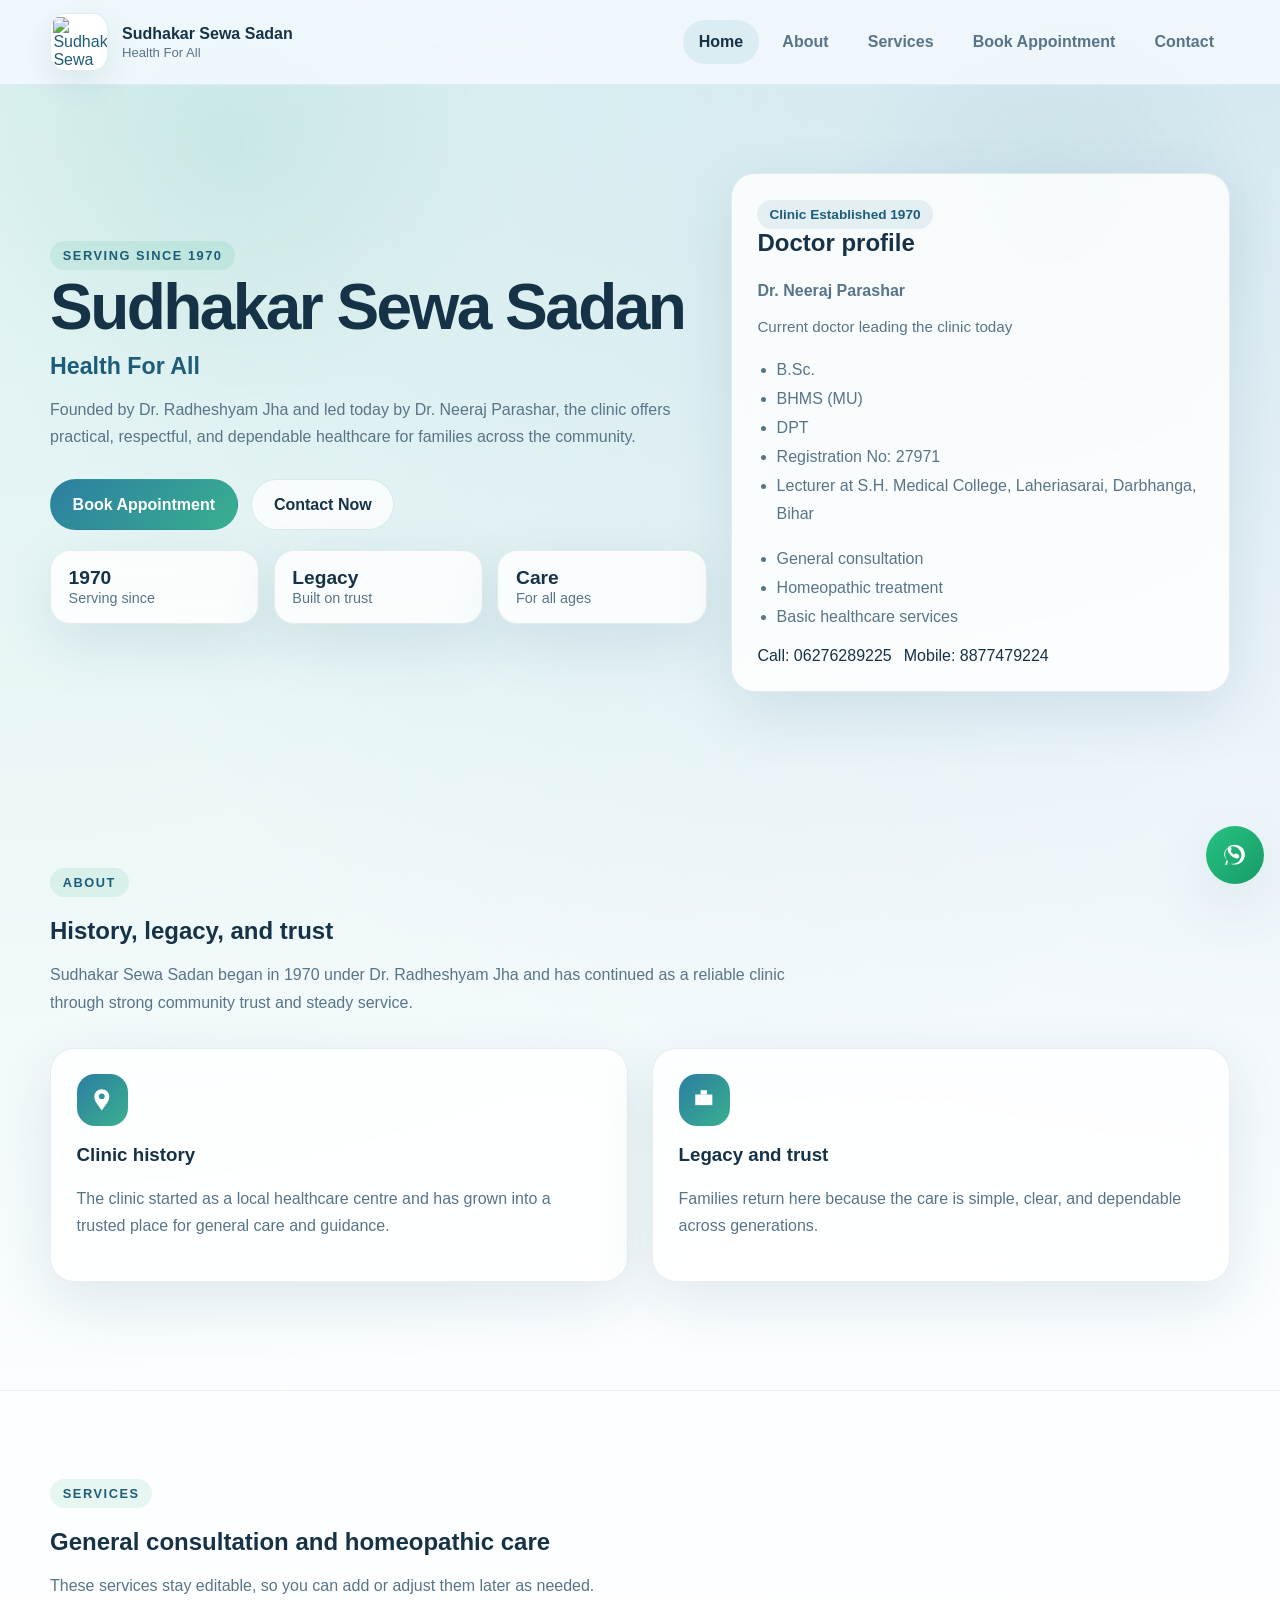
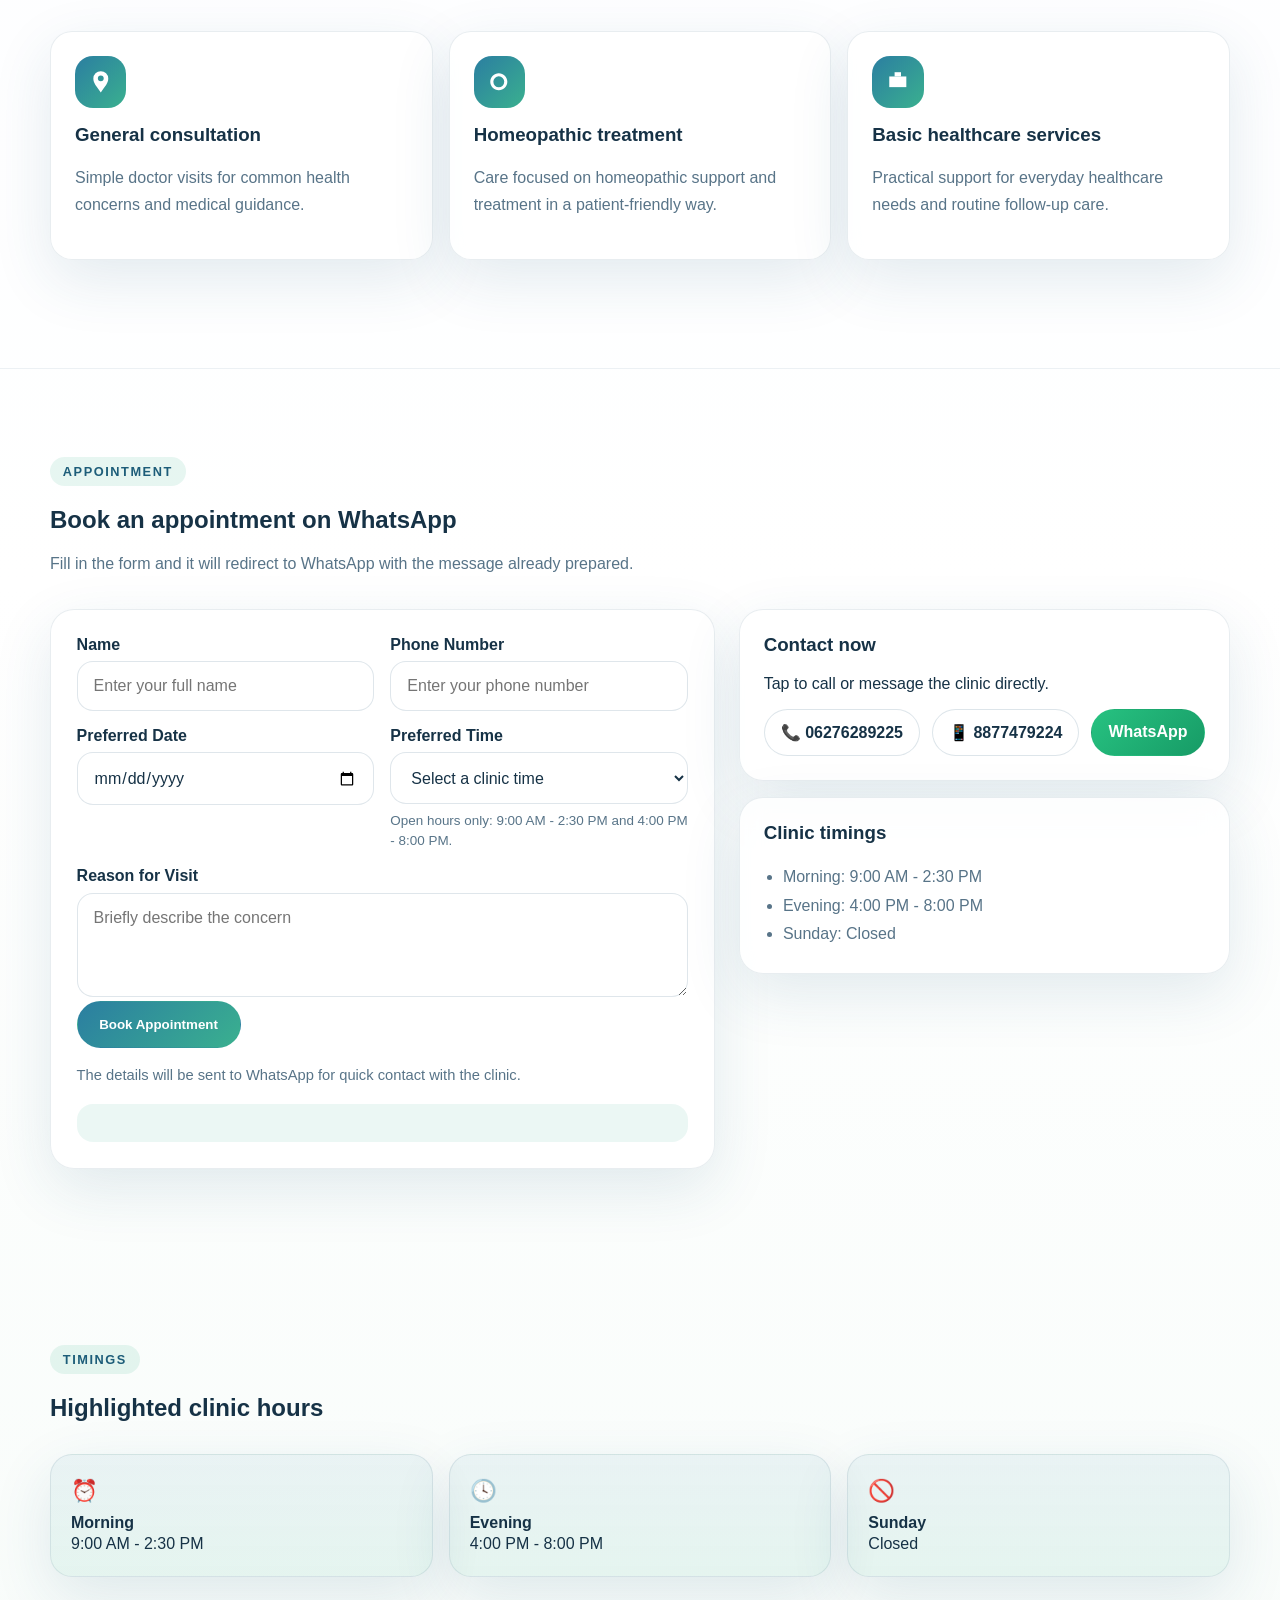
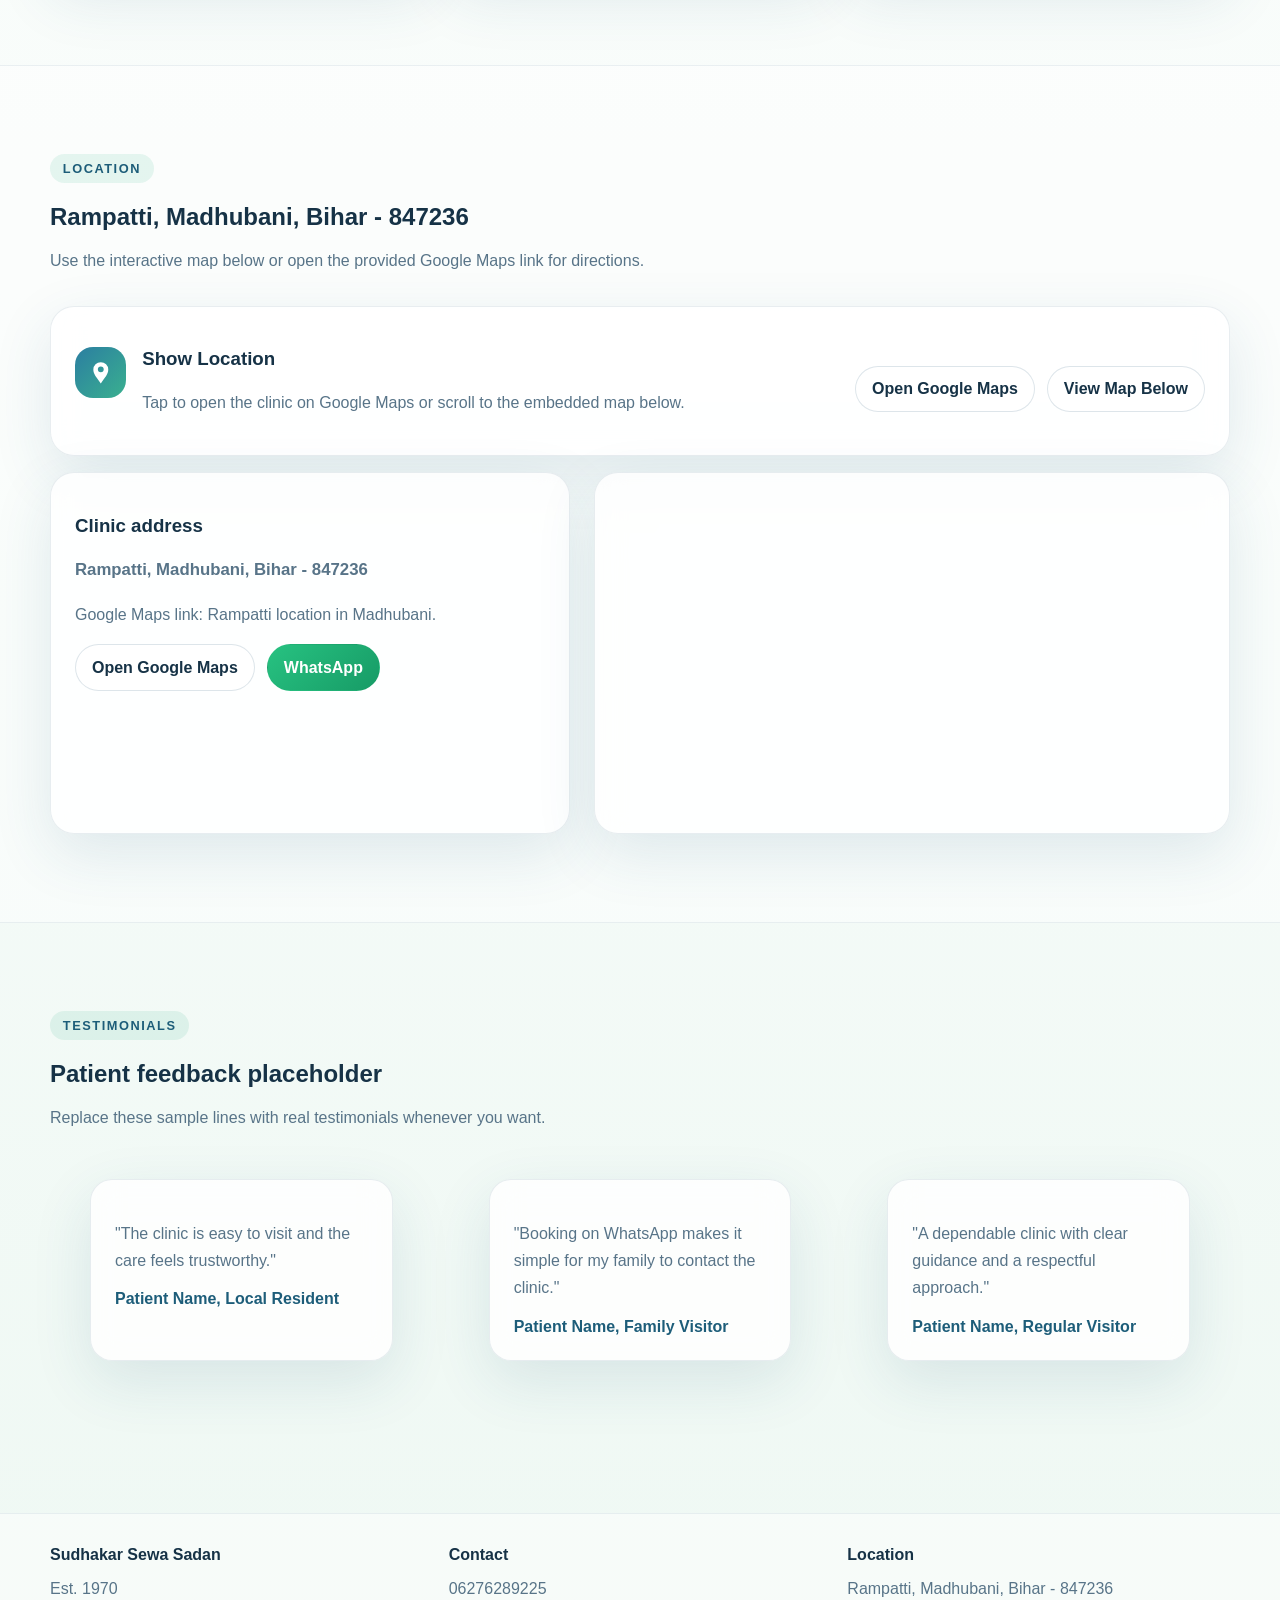
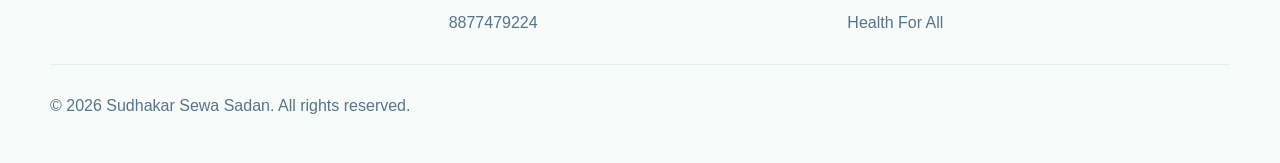
==== index.html @ 7cb5dd84 "Initial clinic website" ====
<!DOCTYPE html>
<html lang="en">
<head>
  <meta charset="UTF-8" />
  <meta name="viewport" content="width=device-width, initial-scale=1.0" />
  <title>Sudhakar Sewa Sadan | Health For All</title>
  <meta name="description" content="Sudhakar Sewa Sadan is a trusted healthcare clinic founded by Dr. Radheshyam Jha and led today by Dr. Neeraj Parashar." />
  <link rel="stylesheet" href="styles.css" />
</head>
<body>
  <div class="page-bg"></div>

  <header class="site-header">
    <div class="container nav-wrap">
      <a class="brand" href="index.html" aria-label="Sudhakar Sewa Sadan home">
        <img class="brand-mark" src="logo.png" alt="Sudhakar Sewa Sadan logo" />
        <span>
          <strong>Sudhakar Sewa Sadan</strong>
          <small>Health For All</small>
        </span>
      </a>

      <button class="nav-toggle" aria-label="Toggle navigation" aria-expanded="false" aria-controls="site-nav">
        <span></span>
        <span></span>
        <span></span>
      </button>

      <nav id="site-nav" class="site-nav">
        <a href="index.html" class="active">Home</a>
        <a href="about.html">About</a>
        <a href="services.html">Services</a>
        <a href="#book-appointment">Book Appointment</a>
        <a href="contact.html">Contact</a>
      </nav>
    </div>
  </header>

  <main>
    <section class="hero section">
      <div class="container hero-grid">
        <div class="hero-copy reveal">
          <span class="eyebrow">Serving Since 1970</span>
          <h1>Sudhakar Sewa Sadan</h1>
          <p class="tagline">Health For All</p>
          <p class="lead">
            Founded by Dr. Radheshyam Jha and led today by Dr. Neeraj Parashar, the clinic
            offers practical, respectful, and dependable healthcare for families across the community.
          </p>
          <div class="hero-actions">
            <a class="btn btn-primary" href="#book-appointment">Book Appointment</a>
            <a class="btn btn-secondary" href="contact.html">Contact Now</a>
          </div>
          <div class="hero-stats">
            <div class="stat-card">
              <strong>1970</strong>
              <span>Serving since</span>
            </div>
            <div class="stat-card">
              <strong>Legacy</strong>
              <span>Built on trust</span>
            </div>
            <div class="stat-card">
              <strong>Care</strong>
              <span>For all ages</span>
            </div>
          </div>
        </div>

        <div class="hero-panel reveal">
          <div class="clinic-card glass-card">
            <div class="clinic-badge">Clinic Established 1970</div>
            <h2>Doctor profile</h2>
            <p><strong>Dr. Neeraj Parashar</strong></p>
            <p class="doctor-note">Current doctor leading the clinic today</p>
            <ul class="info-list">
              <li>B.Sc.</li>
              <li>BHMS (MU)</li>
              <li>DPT</li>
              <li>Registration No: 27971</li>
              <li>Lecturer at S.H. Medical College, Laheriasarai, Darbhanga, Bihar</li>
            </ul>
            <ul class="check-list">
              <li>General consultation</li>
              <li>Homeopathic treatment</li>
              <li>Basic healthcare services</li>
            </ul>
            <div class="mini-contact">
              <a href="tel:06276289225">Call: 06276289225</a>
              <a href="tel:8877479224">Mobile: 8877479224</a>
            </div>
          </div>
        </div>
      </div>
    </section>

    <section class="section">
      <div class="container">
        <div class="section-heading reveal">
          <span class="eyebrow">About</span>
          <h2>History, legacy, and trust</h2>
          <p>
            Sudhakar Sewa Sadan began in 1970 under Dr. Radheshyam Jha and has continued as a
            reliable clinic through strong community trust and steady service.
          </p>
        </div>

        <div class="about-grid">
          <article class="glass-card reveal">
            <div class="icon-circle" aria-hidden="true">
              <svg viewBox="0 0 24 24"><path d="M12 2a7 7 0 0 0-7 7c0 4.2 3 7.5 7 13 4-5.5 7-8.8 7-13a7 7 0 0 0-7-7Zm0 9.5A2.5 2.5 0 1 1 12 6a2.5 2.5 0 0 1 0 5.5Z"/></svg>
            </div>
            <h3>Clinic history</h3>
            <p>The clinic started as a local healthcare centre and has grown into a trusted place for general care and guidance.</p>
          </article>

          <article class="glass-card reveal">
            <div class="icon-circle" aria-hidden="true">
              <svg viewBox="0 0 24 24"><path d="M4 7h16v10H4z"/><path d="M9 3h6v4H9z"/><path d="M8 12h8v2H8z" fill="currentColor"/></svg>
            </div>
            <h3>Legacy and trust</h3>
            <p>Families return here because the care is simple, clear, and dependable across generations.</p>
          </article>
        </div>
      </div>
    </section>

    <section id="location" class="section section-alt">
      <div class="container">
        <div class="section-heading reveal">
          <span class="eyebrow">Services</span>
          <h2>General consultation and homeopathic care</h2>
          <p>These services stay editable, so you can add or adjust them later as needed.</p>
        </div>

        <div class="service-grid">
          <article class="feature-card reveal">
            <div class="icon-circle" aria-hidden="true">
              <svg viewBox="0 0 24 24"><path d="M12 2a7 7 0 0 0-7 7c0 4.2 3 7.5 7 13 4-5.5 7-8.8 7-13a7 7 0 0 0-7-7Zm0 9.5A2.5 2.5 0 1 1 12 6a2.5 2.5 0 0 1 0 5.5Z"/></svg>
            </div>
            <h3>General consultation</h3>
            <p>Simple doctor visits for common health concerns and medical guidance.</p>
          </article>

          <article class="feature-card reveal">
            <div class="icon-circle" aria-hidden="true">
              <svg viewBox="0 0 24 24"><path d="M4 12c0-4.4 3.6-8 8-8s8 3.6 8 8-3.6 8-8 8-8-3.6-8-8Zm8-5.1A5.1 5.1 0 1 0 17.1 12 5.1 5.1 0 0 0 12 6.9Z"/></svg>
            </div>
            <h3>Homeopathic treatment</h3>
            <p>Care focused on homeopathic support and treatment in a patient-friendly way.</p>
          </article>

          <article class="feature-card reveal">
            <div class="icon-circle" aria-hidden="true">
              <svg viewBox="0 0 24 24"><path d="M4 7h16v10H4z"/><path d="M9 3h6v4H9z"/><path d="M8 12h8v2H8z" fill="currentColor"/></svg>
            </div>
            <h3>Basic healthcare services</h3>
            <p>Practical support for everyday healthcare needs and routine follow-up care.</p>
          </article>
        </div>
      </div>
    </section>

    <section id="book-appointment" class="section">
      <div class="container">
        <div class="section-heading reveal">
          <span class="eyebrow">Appointment</span>
          <h2>Book an appointment on WhatsApp</h2>
          <p>Fill in the form and it will redirect to WhatsApp with the message already prepared.</p>
        </div>

        <div class="booking-layout">
          <form class="booking-form glass-card reveal" id="appointment-form">
            <div class="form-grid">
              <label>
                <span>Name</span>
                <input type="text" name="name" placeholder="Enter your full name" required />
              </label>
              <label>
                <span>Phone Number</span>
                <input type="tel" name="phone" placeholder="Enter your phone number" required />
              </label>
              <label>
                <span>Preferred Date</span>
                <input type="date" name="date" required />
              </label>
              <label>
                <span>Preferred Time</span>
                <select name="time" id="preferred-time" required>
                  <option value="">Select a clinic time</option>
                </select>
                <small class="field-note">Open hours only: 9:00 AM - 2:30 PM and 4:00 PM - 8:00 PM.</small>
              </label>
              <label class="full-width">
                <span>Reason for Visit</span>
                <textarea name="reason" rows="4" placeholder="Briefly describe the concern" required></textarea>
              </label>
            </div>
            <button class="btn btn-primary" type="submit">Book Appointment</button>
            <p class="form-note">The details will be sent to WhatsApp for quick contact with the clinic.</p>
            <div id="booking-message" class="booking-message" role="status" aria-live="polite"></div>
          </form>

          <aside class="info-panel reveal">
            <div class="info-card">
              <h3>Contact now</h3>
              <p>Tap to call or message the clinic directly.</p>
              <div class="stack-links">
                <a class="contact-link" href="tel:06276289225">📞 06276289225</a>
                <a class="contact-link" href="tel:8877479224">📱 8877479224</a>
                <a class="contact-link whatsapp" href="https://wa.me/918877479224?text=Hello%20Doctor,%20I%20want%20to%20book%20an%20appointment." target="_blank" rel="noopener">WhatsApp</a>
              </div>
            </div>

            <div class="info-card">
              <h3>Clinic timings</h3>
              <ul class="info-list">
                <li>Morning: 9:00 AM - 2:30 PM</li>
                <li>Evening: 4:00 PM - 8:00 PM</li>
                <li>Sunday: Closed</li>
              </ul>
            </div>
          </aside>
        </div>
      </div>
    </section>

    <section class="section">
      <div class="container">
        <div class="section-heading reveal">
          <span class="eyebrow">Timings</span>
          <h2>Highlighted clinic hours</h2>
        </div>
        <div class="timings-grid">
          <div class="timings-card reveal">
            <span class="timing-icon" aria-hidden="true">⏰</span>
            <strong>Morning</strong>
            <p>9:00 AM - 2:30 PM</p>
          </div>
          <div class="timings-card reveal">
            <span class="timing-icon" aria-hidden="true">🕓</span>
            <strong>Evening</strong>
            <p>4:00 PM - 8:00 PM</p>
          </div>
          <div class="timings-card reveal">
            <span class="timing-icon" aria-hidden="true">🚫</span>
            <strong>Sunday</strong>
            <p>Closed</p>
          </div>
        </div>
      </div>
    </section>

    <section class="section section-alt">
      <div class="container">
        <div class="section-heading reveal">
          <span class="eyebrow">Location</span>
          <h2>Rampatti, Madhubani, Bihar - 847236</h2>
          <p>Use the interactive map below or open the provided Google Maps link for directions.</p>
        </div>

        <div class="location-callout glass-card reveal">
          <div class="location-callout-copy">
            <div class="icon-circle" aria-hidden="true">
              <svg viewBox="0 0 24 24"><path d="M12 2a7 7 0 0 0-7 7c0 4.2 3 7.5 7 13 4-5.5 7-8.8 7-13a7 7 0 0 0-7-7Zm0 9.5A2.5 2.5 0 1 1 12 6a2.5 2.5 0 0 1 0 5.5Z"/></svg>
            </div>
            <div>
              <h3>Show Location</h3>
              <p>Tap to open the clinic on Google Maps or scroll to the embedded map below.</p>
            </div>
          </div>
          <div class="stack-links">
            <a class="contact-link" href="https://maps.app.goo.gl/ukbPTL5K32iauRz37" target="_blank" rel="noopener">Open Google Maps</a>
            <a class="contact-link" href="#clinic-map">View Map Below</a>
          </div>
        </div>

        <div class="location-grid">
          <div class="location-card glass-card reveal">
            <h3>Clinic address</h3>
            <p class="address">Rampatti, Madhubani, Bihar - 847236</p>
            <p>Google Maps link: Rampatti location in Madhubani.</p>
            <div class="stack-links">
              <a class="contact-link" href="https://maps.app.goo.gl/ukbPTL5K32iauRz37" target="_blank" rel="noopener">Open Google Maps</a>
              <a class="contact-link whatsapp" href="https://wa.me/918877479224?text=Hello%20Doctor,%20I%20want%20to%20book%20an%20appointment." target="_blank" rel="noopener">WhatsApp</a>
            </div>
          </div>

          <div id="clinic-map" class="map-card reveal">
            <iframe
              title="Sudhakar Sewa Sadan location map"
              src="https://www.google.com/maps?q=Rampatti%2C%20Madhubani%2C%20Bihar%20847236&output=embed"
              loading="lazy"
              referrerpolicy="no-referrer-when-downgrade"></iframe>
          </div>
        </div>
      </div>
    </section>

    <section class="section">
      <div class="container">
        <div class="section-heading reveal">
          <span class="eyebrow">Testimonials</span>
          <h2>Patient feedback placeholder</h2>
          <p>Replace these sample lines with real testimonials whenever you want.</p>
        </div>

        <div class="testimonial-grid">
          <blockquote class="testimonial-card reveal">
            <p>"The clinic is easy to visit and the care feels trustworthy."</p>
            <footer>Patient Name, Local Resident</footer>
          </blockquote>
          <blockquote class="testimonial-card reveal">
            <p>"Booking on WhatsApp makes it simple for my family to contact the clinic."</p>
            <footer>Patient Name, Family Visitor</footer>
          </blockquote>
          <blockquote class="testimonial-card reveal">
            <p>"A dependable clinic with clear guidance and a respectful approach."</p>
            <footer>Patient Name, Regular Visitor</footer>
          </blockquote>
        </div>
      </div>
    </section>
  </main>

  <footer class="site-footer">
    <div class="container footer-grid">
      <div>
        <strong>Sudhakar Sewa Sadan</strong>
        <p>Est. 1970</p>
      </div>
      <div>
        <strong>Contact</strong>
        <p><a href="tel:06276289225">06276289225</a></p>
        <p><a href="tel:8877479224">8877479224</a></p>
      </div>
      <div>
        <strong>Location</strong>
        <p>Rampatti, Madhubani, Bihar - 847236</p>
        <p>Health For All</p>
      </div>
    </div>
    <div class="container footer-bottom">
      <p>&copy; 2026 Sudhakar Sewa Sadan. All rights reserved.</p>
    </div>
  </footer>

  <a class="floating-whatsapp" href="https://wa.me/918877479224?text=Hello%20Doctor,%20I%20want%20to%20book%20an%20appointment." target="_blank" rel="noopener" aria-label="Chat on WhatsApp">
    <svg viewBox="0 0 24 24" aria-hidden="true"><path d="M20.5 11.9A8.5 8.5 0 0 1 8 19.2L3.5 20.5l1.3-4.3A8.5 8.5 0 1 1 20.5 11.9Zm-8.4-6.9A6.9 6.9 0 0 0 6 17.3l-.8 2.7 2.8-.8a6.9 6.9 0 1 0 4.1-14.2Zm3.8 8.8c-.2.5-1.2 1-1.7 1.1-.4.1-.9.1-1.5-.1-.4-.1-.9-.3-1.5-.6-2.7-1.3-4.4-4.1-4.5-4.2-.1-.2-1.1-1.5-1.1-2.9 0-1.4.7-2.1 1-2.4.2-.2.4-.3.7-.3h.5c.2 0 .4 0 .5.4l.7 1.7c.1.3.1.5 0 .7-.1.2-.2.4-.4.6l-.3.4c-.1.1-.2.2-.1.4.1.2.5.9 1.2 1.6.9.9 1.6 1.2 1.8 1.3.2.1.3 0 .5-.1l.5-.6c.2-.2.3-.2.6-.1l1.8.9c.4.2.7.3.8.5.1.2.1 1-.1 1.5Z"/></svg>
  </a>

  <script src="script.js"></script>
</body>
</html>
---- styles.css ----
:root {
  --bg: #f5fbff;
  --bg-alt: #eef8f3;
  --surface: rgba(255, 255, 255, 0.82);
  --surface-strong: #ffffff;
  --text: #163246;
  --muted: #587488;
  --primary: #2b7ea1;
  --primary-dark: #1d5d79;
  --accent: #3ab08f;
  --border: rgba(31, 82, 112, 0.12);
  --shadow: 0 20px 60px rgba(29, 93, 121, 0.12);
  --radius: 24px;
  --container: 1180px;
}

* { box-sizing: border-box; }
html { scroll-behavior: smooth; }
body {
  margin: 0;
  font-family: "Aptos", "Segoe UI", "Helvetica Neue", Arial, sans-serif;
  color: var(--text);
  background:
    radial-gradient(circle at top left, rgba(58, 176, 143, 0.15), transparent 28%),
    radial-gradient(circle at top right, rgba(43, 126, 161, 0.15), transparent 26%),
    linear-gradient(180deg, var(--bg), #ffffff 44%, var(--bg-alt));
  min-height: 100vh;
}
a { color: inherit; text-decoration: none; }
img, iframe { display: block; max-width: 100%; }
.container { width: min(100% - 2rem, var(--container)); margin: 0 auto; }
.page-bg {
  position: fixed; inset: 0; pointer-events: none; z-index: -1;
  background:
    radial-gradient(circle at 18% 16%, rgba(58, 176, 143, 0.10), transparent 20%),
    radial-gradient(circle at 82% 24%, rgba(43, 126, 161, 0.08), transparent 18%);
}
.section { padding: 5.5rem 0; }
.section-alt { background: rgba(255, 255, 255, 0.45); border-block: 1px solid rgba(31, 82, 112, 0.08); }
.site-header {
  position: sticky; top: 0; z-index: 20; backdrop-filter: blur(18px);
  background: rgba(245, 251, 255, 0.8); border-bottom: 1px solid rgba(31, 82, 112, 0.08);
}
.nav-wrap { min-height: 84px; display: flex; align-items: center; justify-content: space-between; gap: 1rem; }
.brand { display: inline-flex; align-items: center; gap: 0.9rem; }
.brand strong, .brand small { display: block; }
.brand strong { font-size: 1rem; line-height: 1.2; }
.brand small { color: var(--muted); font-size: 0.82rem; margin-top: 0.15rem; }
.brand-mark {
  width: 3.6rem;
  height: 3.6rem;
  display: block;
  border-radius: 16px;
  color: var(--primary-dark);
  background: rgba(255, 255, 255, 0.92);
  border: 1px solid rgba(43, 126, 161, 0.14);
  box-shadow: 0 12px 30px rgba(29, 93, 121, 0.10);
  padding: 0.15rem;
  overflow: hidden;
  object-fit: contain;
}
.site-nav { display: flex; align-items: center; gap: 0.45rem; flex-wrap: wrap; }
.site-nav a {
  color: var(--muted); font-weight: 600; padding: 0.8rem 1rem; border-radius: 999px; transition: 0.2s ease;
}
.site-nav a:hover, .site-nav a.active { color: var(--text); background: rgba(43, 126, 161, 0.10); }
.nav-toggle {
  display: none; width: 3rem; height: 3rem; border: 1px solid var(--border); border-radius: 999px;
  background: var(--surface-strong); box-shadow: var(--shadow); padding: 0; cursor: pointer;
}
.nav-toggle span { display: block; width: 1.1rem; height: 2px; margin: 0.22rem auto; background: var(--text); border-radius: 999px; }
.hero-grid, .booking-layout, .location-grid, .contact-grid, .about-grid { display: grid; gap: 1.5rem; }
.hero-grid { grid-template-columns: 1.25fr 0.95fr; align-items: center; }
.hero-copy h1, .section-heading h1 { margin: 0.25rem 0 0; font-size: clamp(2.4rem, 5vw, 4.8rem); line-height: 1.05; letter-spacing: -0.04em; }
.tagline { margin: 0.75rem 0 0; font-size: clamp(1.1rem, 2vw, 1.45rem); color: var(--primary-dark); font-weight: 700; }
.eyebrow {
  display: inline-flex; align-items: center; gap: 0.45rem; padding: 0.45rem 0.8rem; border-radius: 999px;
  font-size: 0.8rem; font-weight: 700; text-transform: uppercase; letter-spacing: 0.12em;
  color: var(--primary-dark); background: rgba(58, 176, 143, 0.12);
}
.lead, .section-heading p, .glass-card p, .feature-card p, .testimonial-card p { color: var(--muted); line-height: 1.7; }
.hero-actions { display: flex; flex-wrap: wrap; gap: 0.85rem; margin: 1.8rem 0 1.3rem; }
.btn {
  display: inline-flex; align-items: center; justify-content: center; gap: 0.5rem; border-radius: 999px;
  padding: 0.95rem 1.35rem; font-weight: 700; border: 1px solid transparent;
  transition: transform 0.2s ease, box-shadow 0.2s ease, background 0.2s ease;
}
.btn:hover { transform: translateY(-1px); box-shadow: 0 16px 30px rgba(29, 93, 121, 0.12); }
.btn-primary { color: white; background: linear-gradient(135deg, var(--primary), var(--accent)); }
.btn-secondary { background: rgba(255, 255, 255, 0.75); color: var(--text); border-color: var(--border); }
.hero-stats { display: grid; grid-template-columns: repeat(3, minmax(0, 1fr)); gap: 0.9rem; }
.stat-card, .feature-card, .testimonial-card, .glass-card, .info-card, .section-cta, .booking-form, .location-card, .map-card {
  background: var(--surface); border: 1px solid rgba(31, 82, 112, 0.10); box-shadow: var(--shadow); backdrop-filter: blur(14px);
}
.stat-card { border-radius: 20px; padding: 1rem 1.1rem; }
.stat-card strong { display: block; font-size: 1.2rem; }
.stat-card span { color: var(--muted); font-size: 0.9rem; }
.glass-card { border-radius: var(--radius); }
.hero-panel .clinic-card { padding: 1.6rem; }
.clinic-card h2, .glass-card h2, .info-card h3, .section-cta h2 { margin-top: 0; }
.doctor-note {
  margin-top: -0.35rem;
  color: var(--muted);
  font-size: 0.95rem;
}
.clinic-badge {
  display: inline-flex; border-radius: 999px; padding: 0.45rem 0.75rem; background: rgba(43, 126, 161, 0.10);
  color: var(--primary-dark); font-size: 0.85rem; font-weight: 700;
}
.check-list, .info-list { margin: 1rem 0 0; padding-left: 1.2rem; color: var(--muted); line-height: 1.8; }
.mini-contact, .stack-links, .contact-stack { display: flex; flex-wrap: wrap; gap: 0.75rem; margin-top: 1rem; }
.contact-link {
  display: inline-flex; align-items: center; justify-content: center; border-radius: 999px; padding: 0.82rem 1rem;
  border: 1px solid rgba(31, 82, 112, 0.15); background: white; font-weight: 700;
}
.contact-link.whatsapp { color: white; border-color: transparent; background: linear-gradient(135deg, #27c281, #179b66); }
.section-heading { max-width: 760px; margin-bottom: 2rem; }
.section-heading h2, .section-heading h1 { margin-bottom: 0.8rem; }
.feature-grid, .service-grid, .testimonial-grid, .values-grid { display: grid; gap: 1rem; }
.feature-grid, .service-grid, .values-grid { grid-template-columns: repeat(3, minmax(0, 1fr)); }
.testimonial-grid { grid-template-columns: repeat(3, minmax(0, 1fr)); }
.feature-card, .testimonial-card { border-radius: 22px; padding: 1.5rem; }
.feature-card h3, .testimonial-card footer { margin-top: 0; }
.testimonial-card footer { color: var(--primary-dark); font-weight: 700; margin-top: 1rem; }
.timings-grid {
  display: grid;
  grid-template-columns: repeat(3, minmax(0, 1fr));
  gap: 1rem;
}
.timings-card {
  border-radius: 22px;
  padding: 1.4rem 1.25rem;
  background: linear-gradient(180deg, rgba(43, 126, 161, 0.08), rgba(58, 176, 143, 0.10));
  border: 1px solid rgba(31, 82, 112, 0.10);
  box-shadow: var(--shadow);
}
.timings-card strong,
.timings-card p {
  display: block;
  margin: 0.2rem 0 0;
}
.timing-icon {
  font-size: 1.35rem;
  display: inline-block;
  margin-bottom: 0.45rem;
}
.icon-circle {
  width: 3.2rem; height: 3.2rem; border-radius: 18px; display: grid; place-items: center; color: white;
  background: linear-gradient(135deg, var(--primary), var(--accent)); margin-bottom: 1rem;
}
.icon-circle svg { width: 1.6rem; height: 1.6rem; fill: currentColor; }
.booking-layout { grid-template-columns: 1.15fr 0.85fr; align-items: start; }
.booking-form { padding: 1.6rem; border-radius: var(--radius); }
.form-grid { display: grid; grid-template-columns: repeat(2, minmax(0, 1fr)); gap: 1rem; }
label { display: block; }
label span { display: block; margin-bottom: 0.45rem; font-weight: 700; }
input, textarea, select {
  width: 100%; border: 1px solid rgba(31, 82, 112, 0.14); border-radius: 16px; background: rgba(255, 255, 255, 0.85);
  padding: 0.95rem 1rem; font: inherit; color: var(--text); outline: none;
}
input:focus, textarea:focus, select:focus { border-color: rgba(43, 126, 161, 0.5); box-shadow: 0 0 0 4px rgba(43, 126, 161, 0.12); }
.full-width { grid-column: 1 / -1; }
.field-note {
  display: block;
  margin-top: 0.45rem;
  color: var(--muted);
  font-size: 0.84rem;
  line-height: 1.5;
}
.form-note { color: var(--muted); font-size: 0.92rem; }
.booking-message {
  margin-top: 1rem; min-height: 2.4rem; padding: 0.85rem 1rem; border-radius: 16px;
  background: rgba(58, 176, 143, 0.10); color: var(--primary-dark);
}
.info-panel { display: grid; gap: 1rem; }
.info-card, .location-card { border-radius: var(--radius); padding: 1.5rem; }
.location-grid { grid-template-columns: 0.9fr 1.1fr; align-items: stretch; }
.map-card { border-radius: var(--radius); overflow: hidden; min-height: 360px; }
.map-card iframe { width: 100%; height: 100%; min-height: 360px; border: 0; }
.address { font-size: 1.05rem; font-weight: 700; color: var(--text); }
.footer-grid { display: grid; grid-template-columns: repeat(3, minmax(0, 1fr)); gap: 1rem; padding: 2rem 0 1rem; }
.site-footer { margin-top: 3rem; border-top: 1px solid rgba(31, 82, 112, 0.08); background: rgba(255, 255, 255, 0.48); }
.site-footer p { color: var(--muted); }
.footer-bottom { padding: 1rem 0 2rem; border-top: 1px solid rgba(31, 82, 112, 0.08); }
.floating-whatsapp {
  position: fixed; right: 1rem; bottom: 1rem; width: 3.6rem; height: 3.6rem; border-radius: 999px; display: grid; place-items: center;
  color: white; background: linear-gradient(135deg, #27c281, #179b66); box-shadow: var(--shadow); z-index: 30;
}
.floating-whatsapp svg { width: 1.75rem; height: 1.75rem; fill: currentColor; }
.reveal { opacity: 0; transform: translateY(20px); transition: opacity 0.7s ease, transform 0.7s ease; }
.reveal.is-visible { opacity: 1; transform: translateY(0); }
.section-cta {
  margin-top: 1.2rem; padding: 1.4rem 1.5rem; border-radius: var(--radius); display: flex;
  align-items: center; justify-content: space-between; gap: 1rem;
}
.location-callout {
  margin-bottom: 1rem;
  padding: 1.4rem 1.5rem;
  border-radius: var(--radius);
  display: flex;
  align-items: center;
  justify-content: space-between;
  gap: 1rem;
}
.location-callout-copy {
  display: flex;
  align-items: center;
  gap: 1rem;
}
.about-grid { grid-template-columns: repeat(2, minmax(0, 1fr)); margin-bottom: 1.25rem; }
.about-grid .glass-card, .contact-grid .glass-card { padding: 1.6rem; border-radius: var(--radius); }
.contact-grid { grid-template-columns: repeat(2, minmax(0, 1fr)); margin-bottom: 1.25rem; }
.contact-location { grid-template-columns: 1fr 0.95fr; }
.service-grid { margin-bottom: 1.25rem; }
.service-grid .feature-card { min-height: 190px; }
.nav-open .site-nav { display: flex; }
@media (max-width: 1000px) {
  .hero-grid, .booking-layout, .location-grid, .contact-grid, .about-grid, .feature-grid, .service-grid, .testimonial-grid, .values-grid, .footer-grid, .timings-grid {
    grid-template-columns: 1fr 1fr;
  }
}
@media (max-width: 760px) {
  .section { padding: 4rem 0; }
  .nav-toggle { display: inline-block; }
  .site-nav {
    position: absolute; top: 84px; right: 1rem; left: 1rem; display: none; flex-direction: column; align-items: stretch; gap: 0.25rem;
    padding: 0.7rem; border-radius: 20px; background: rgba(255, 255, 255, 0.96); border: 1px solid rgba(31, 82, 112, 0.12); box-shadow: var(--shadow);
  }
  .site-nav a { padding: 0.9rem 1rem; }
  .hero-grid, .booking-layout, .location-grid, .contact-grid, .about-grid, .feature-grid, .service-grid, .testimonial-grid, .values-grid, .footer-grid, .form-grid, .timings-grid {
    grid-template-columns: 1fr;
  }
  .hero-stats { grid-template-columns: 1fr; }
  .section-cta, .location-callout { flex-direction: column; align-items: flex-start; }
  .map-card iframe { min-height: 300px; }
}
@media (prefers-reduced-motion: reduce) {
  html { scroll-behavior: auto; }
  *, *::before, *::after { animation: none !important; transition: none !important; }
}
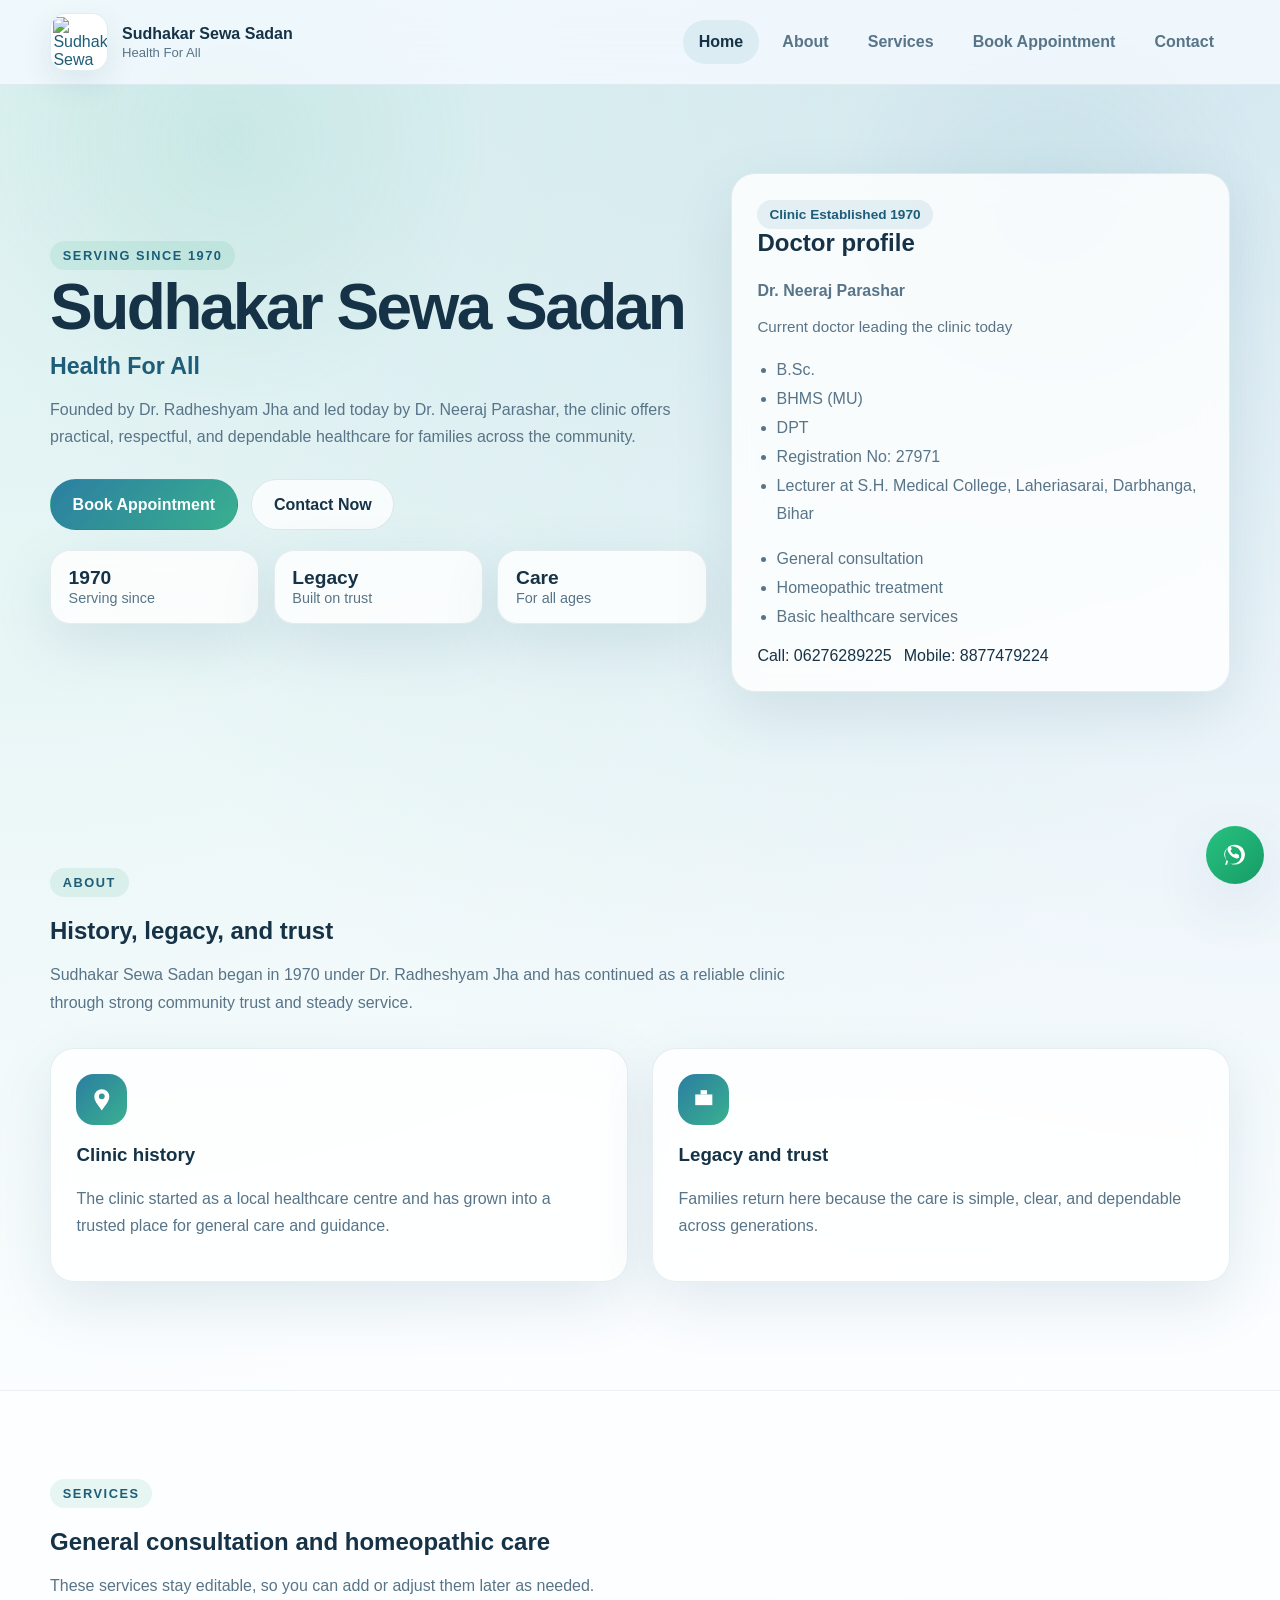
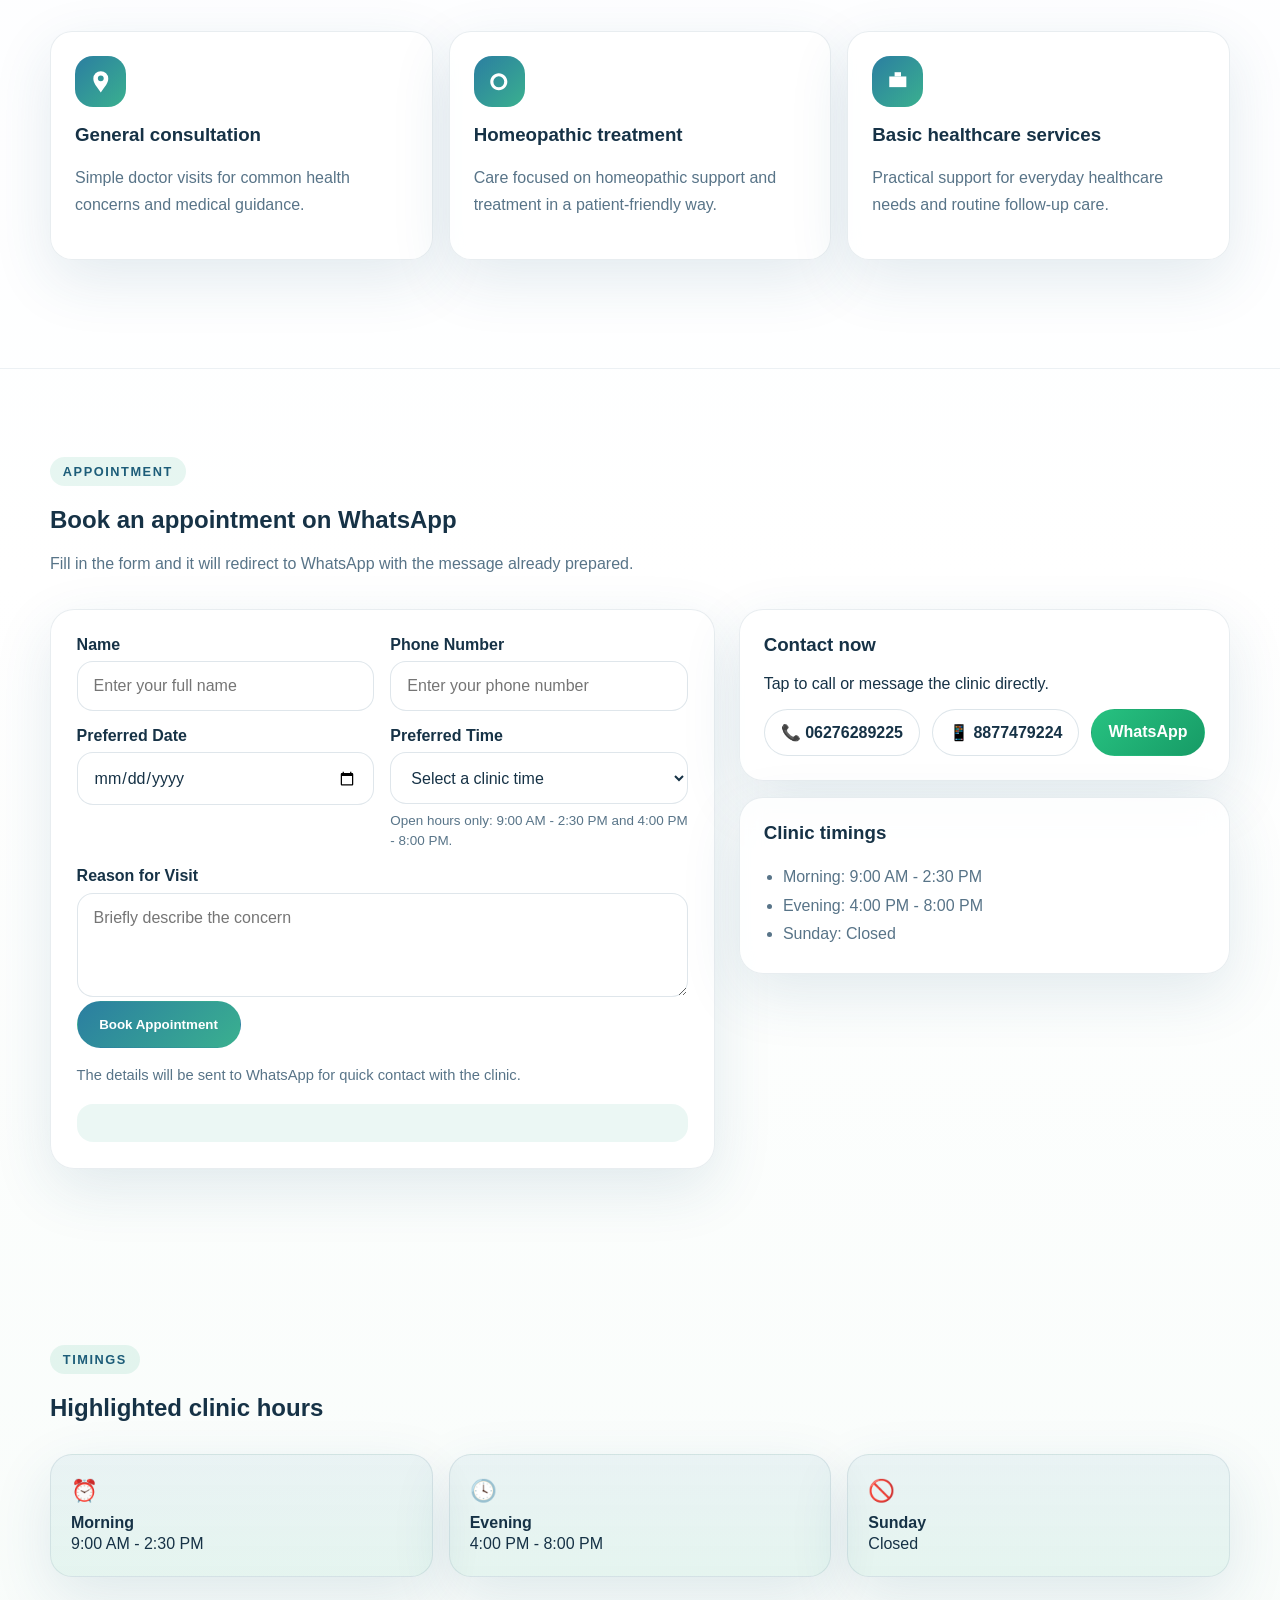
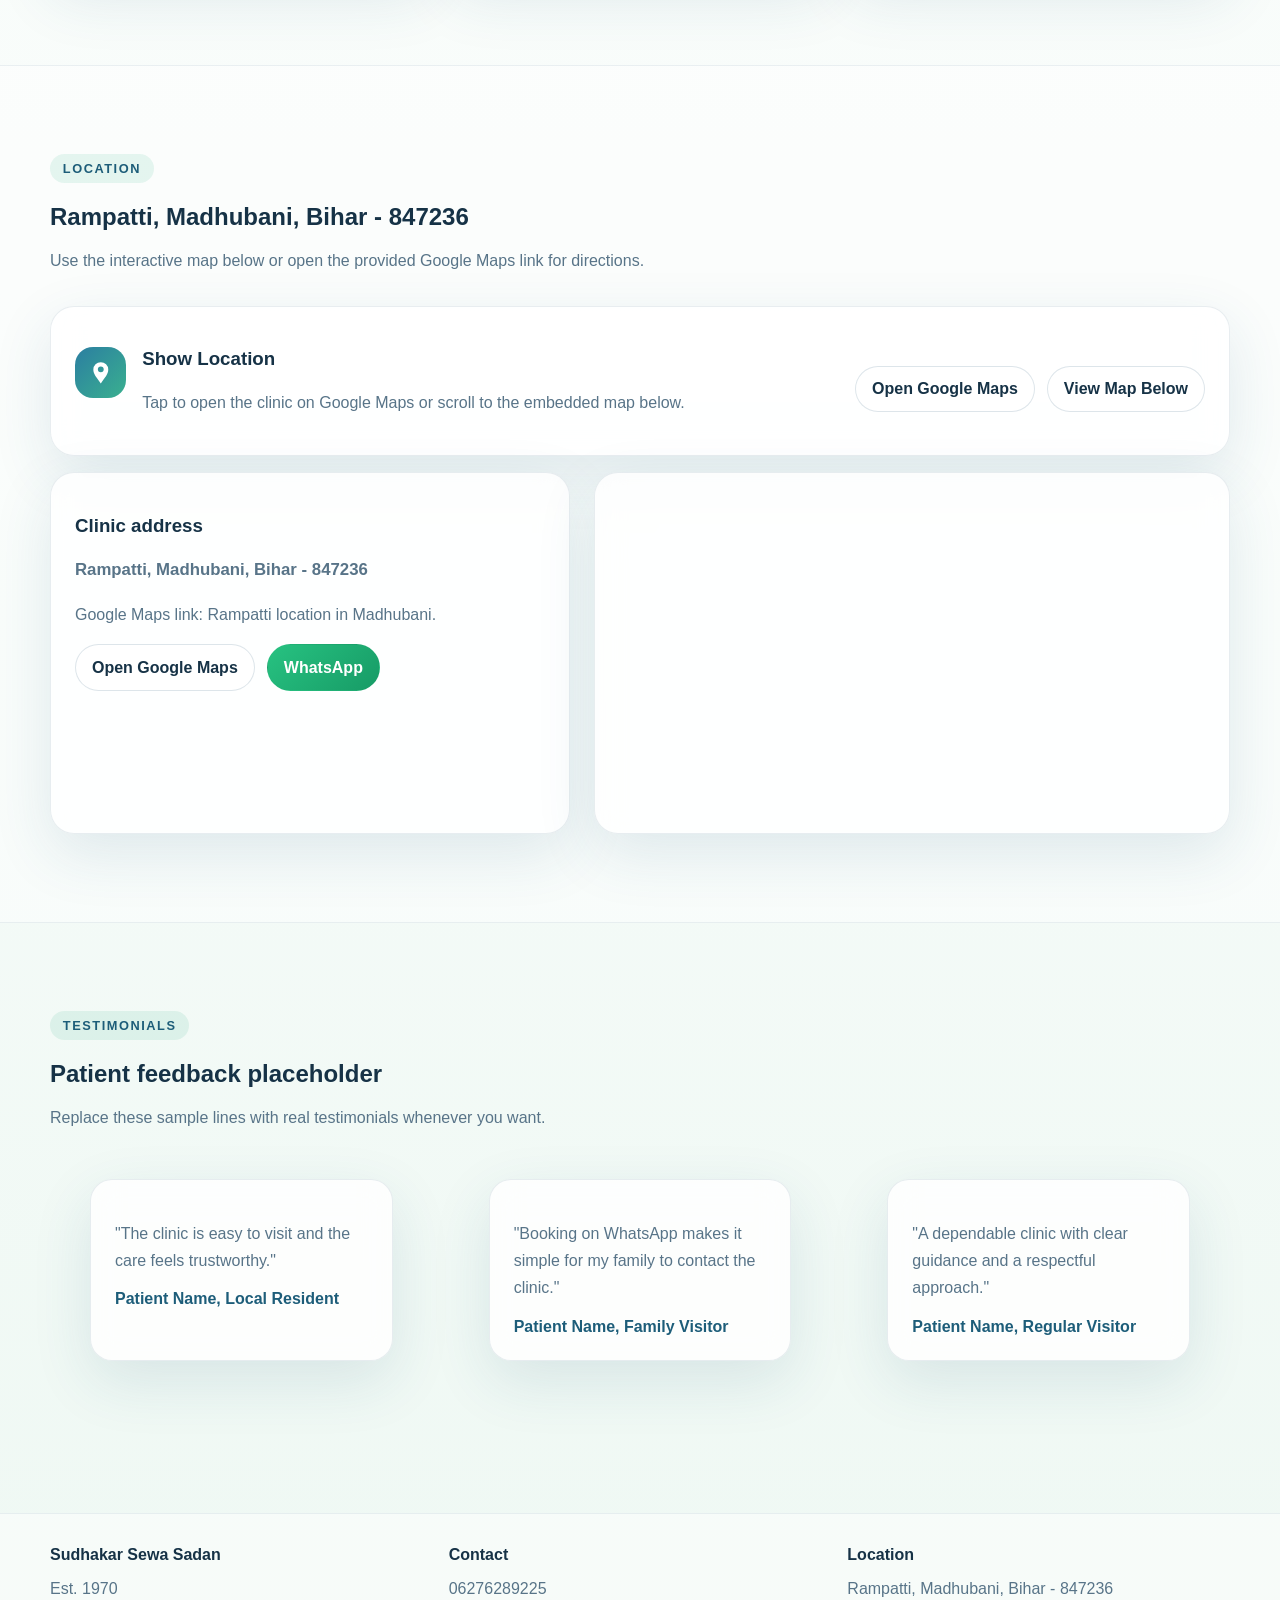
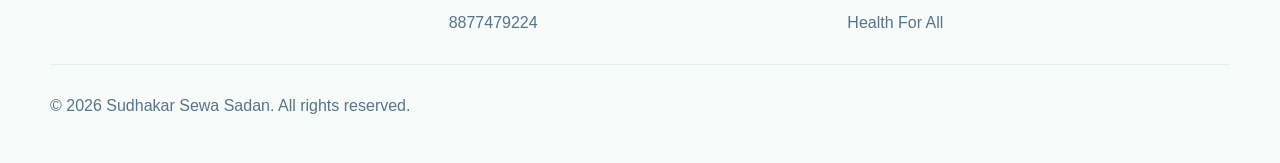
==== commit 38d5bdbf: "Update WhatsApp booking flow" ====
--- a/index.html
+++ b/index.html
@@ -208,7 +208,7 @@
               <div class="stack-links">
                 <a class="contact-link" href="tel:06276289225">📞 06276289225</a>
                 <a class="contact-link" href="tel:8877479224">📱 8877479224</a>
-                <a class="contact-link whatsapp" href="https://wa.me/918877479224?text=Hello%20Doctor,%20I%20want%20to%20book%20an%20appointment." target="_blank" rel="noopener">WhatsApp</a>
+                <a class="contact-link whatsapp" href="https://wa.me/917011366767?text=Hello%20Doctor,%20I%20want%20to%20book%20an%20appointment." target="_blank" rel="noopener">WhatsApp</a>
               </div>
             </div>
 
@@ -282,7 +282,7 @@
             <p>Google Maps link: Rampatti location in Madhubani.</p>
             <div class="stack-links">
               <a class="contact-link" href="https://maps.app.goo.gl/ukbPTL5K32iauRz37" target="_blank" rel="noopener">Open Google Maps</a>
-              <a class="contact-link whatsapp" href="https://wa.me/918877479224?text=Hello%20Doctor,%20I%20want%20to%20book%20an%20appointment." target="_blank" rel="noopener">WhatsApp</a>
+              <a class="contact-link whatsapp" href="https://wa.me/917011366767?text=Hello%20Doctor,%20I%20want%20to%20book%20an%20appointment." target="_blank" rel="noopener">WhatsApp</a>
             </div>
           </div>
 
@@ -345,7 +345,7 @@
     </div>
   </footer>
 
-  <a class="floating-whatsapp" href="https://wa.me/918877479224?text=Hello%20Doctor,%20I%20want%20to%20book%20an%20appointment." target="_blank" rel="noopener" aria-label="Chat on WhatsApp">
+  <a class="floating-whatsapp" href="https://wa.me/917011366767?text=Hello%20Doctor,%20I%20want%20to%20book%20an%20appointment." target="_blank" rel="noopener" aria-label="Chat on WhatsApp">
     <svg viewBox="0 0 24 24" aria-hidden="true"><path d="M20.5 11.9A8.5 8.5 0 0 1 8 19.2L3.5 20.5l1.3-4.3A8.5 8.5 0 1 1 20.5 11.9Zm-8.4-6.9A6.9 6.9 0 0 0 6 17.3l-.8 2.7 2.8-.8a6.9 6.9 0 1 0 4.1-14.2Zm3.8 8.8c-.2.5-1.2 1-1.7 1.1-.4.1-.9.1-1.5-.1-.4-.1-.9-.3-1.5-.6-2.7-1.3-4.4-4.1-4.5-4.2-.1-.2-1.1-1.5-1.1-2.9 0-1.4.7-2.1 1-2.4.2-.2.4-.3.7-.3h.5c.2 0 .4 0 .5.4l.7 1.7c.1.3.1.5 0 .7-.1.2-.2.4-.4.6l-.3.4c-.1.1-.2.2-.1.4.1.2.5.9 1.2 1.6.9.9 1.6 1.2 1.8 1.3.2.1.3 0 .5-.1l.5-.6c.2-.2.3-.2.6-.1l1.8.9c.4.2.7.3.8.5.1.2.1 1-.1 1.5Z"/></svg>
   </a>
 
